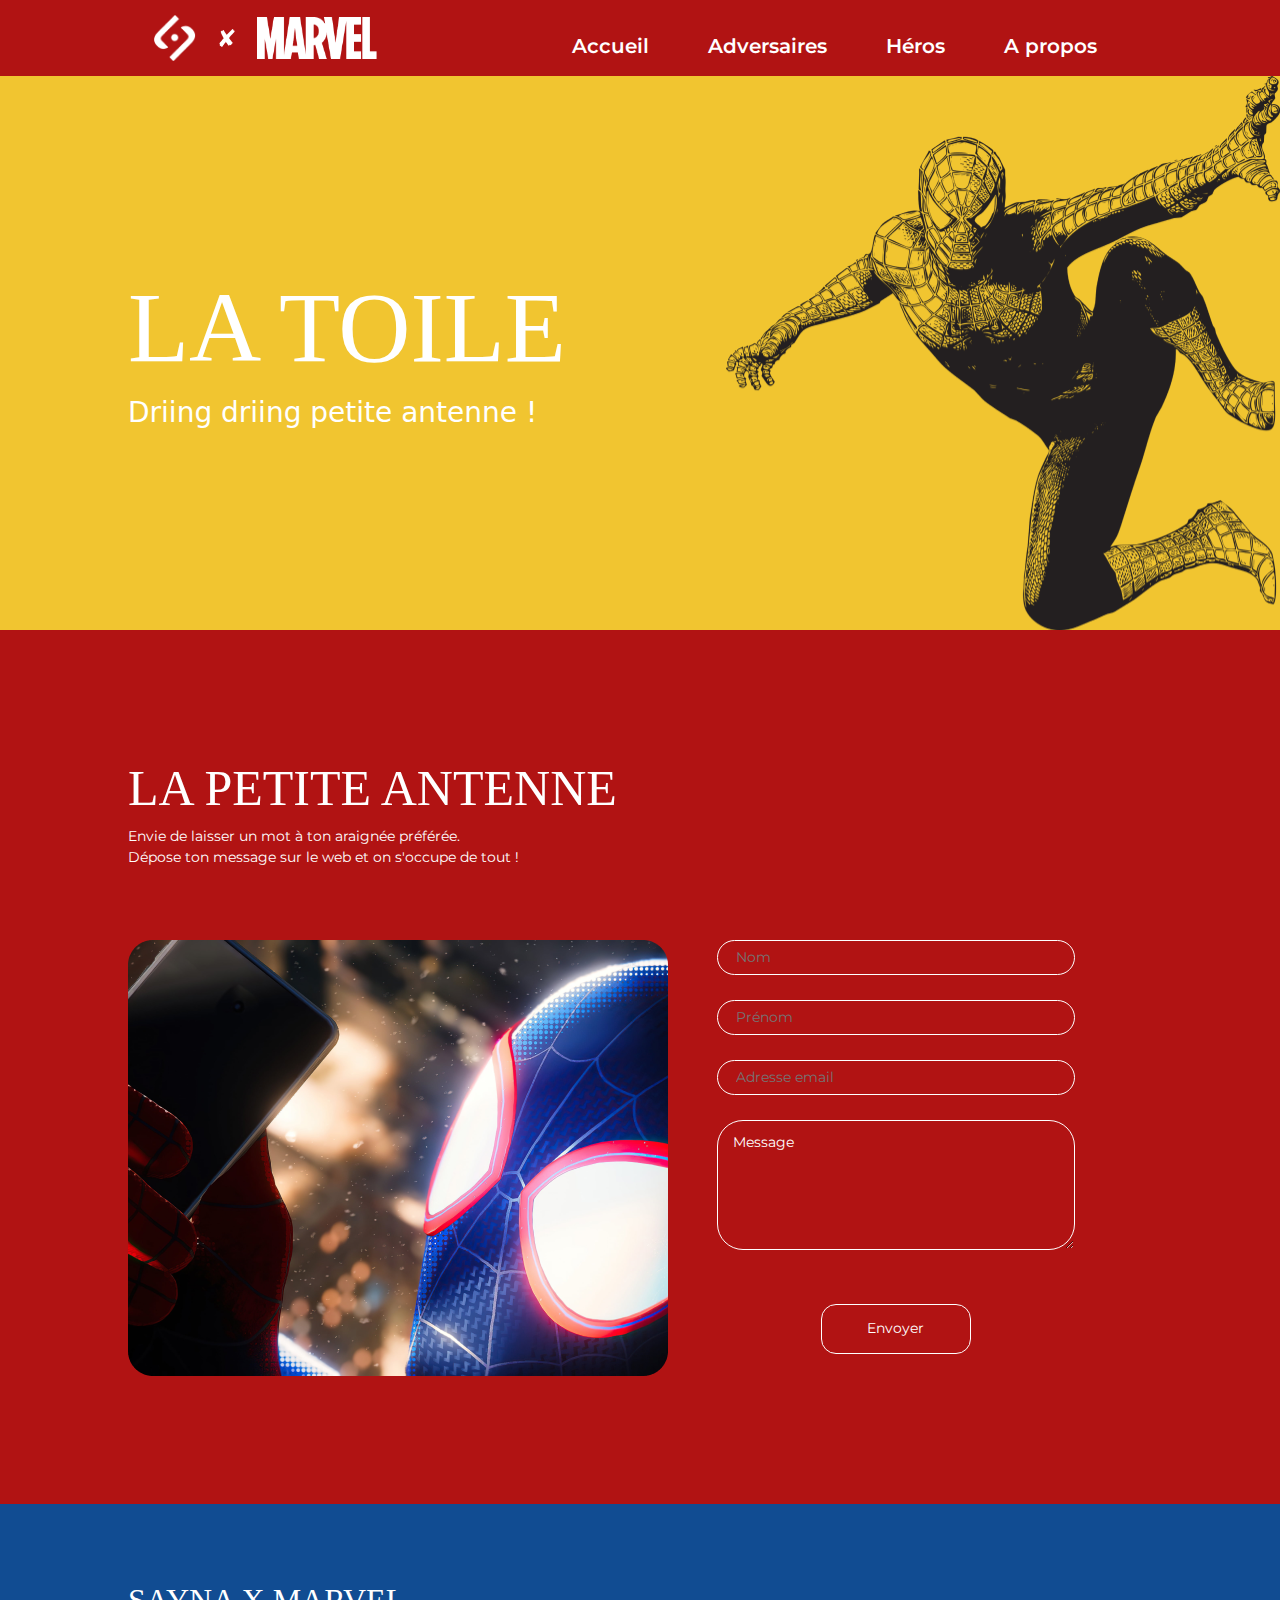
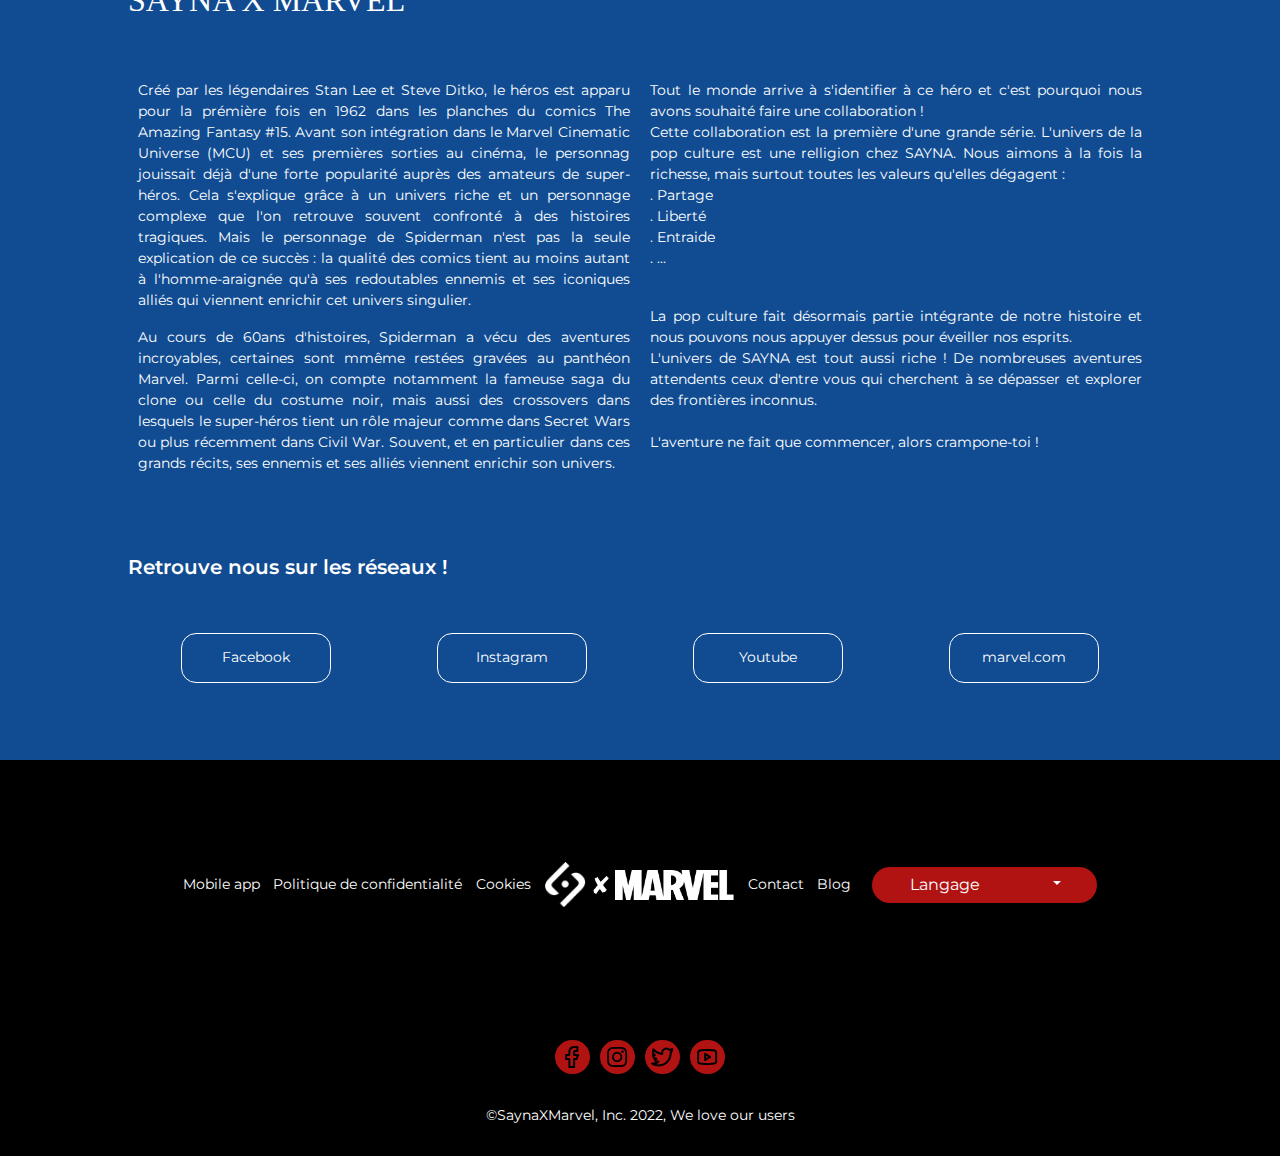
==== a-propos.html @ 1090f202 "comit after final" ====
<!DOCTYPE html>
<html lang="en">
<head>
    <meta charset="UTF-8">
    <title>A propos</title>
    <link rel="stylesheet" href="Assets/css/css/bootstrap.css">
    <link rel="stylesheet" href="Assets/css/css/font-awesome.css">
    <link rel="stylesheet" media="all and (max-device-width : 500px)" href="Assets/css/aproposmobil.css">
    <link rel="stylesheet" media="all and (min-device-width : 500px) and (max-device-width : 2800px)" href="Assets/css/apropos.css">
</head>
<body>
    <div class="header-mobile">

        <header>
            <div class="logo-marvel">
                <img src="Assets/Logo/logo1.png" class="logosayna" alt="">
                <img src="Assets/Logo/logo2.png" class="logox" alt="">
                <img src="Assets/Logo/logo3.png" class="logomarvel"alt="">
            </div>
            <nav>
                
                
                <a href="index.html">Accueil</a>
                <a href="adversaire.html">Adversaires</a>
                <a href="hero.html">Héros</a>
                <a href="a-propos.html">A propos</a>

                
            </nav>
            <div class="navmobil dropdown">
                <p data-toggle="dropdown">...</p>
                <div class="dropdown-menu" >
                    <a href="" class="dropdown-item">Accueil</a>
                    <a href="" class="dropdown-item">Adversaires</a>
                    <a href="" class="dropdown-item">Héros</a>
                    <a href="" class="dropdown-item">A propos</a>
                </div>
                    
                    
            </div>

            
        </header>
    
        
    </div>

    <div class="section1">
        <div class="section-content">
            <h1>LA TOILE</h1>
            <h3>Driing driing petite antenne !</h3>
        </div>
    </div>

    <div class="section2">
        <div class="panel-title">
            <h1>LA PETITE ANTENNE</h1>
            <span>Envie de laisser un mot à ton araignée préférée. <br> Dépose ton message sur le web et on s'occupe de tout !</span>
        </div>
        <div class="form-section2">
            <div class="img-form">
                <img src="Assets/Illustration/img34.png" alt="">
            </div>
            <div class="form-content">
                <form action="">
                    <div class="panel-input">
                        <input type="text" name="" placeholder="Nom" id="">
                        <input type="text" name="" placeholder="Prénom" id="">
                        <input type="text" name="" placeholder="Adresse email" id="">
                        <textarea name="" id=""> Message</textarea>
                    </div>
                    <div class="panel-btn">
                        <button class="button">Envoyer</button>
                    </div>
                </form>
            </div>
        </div>
    </div>


    <div class="section3">
        <div class="s3-panel-title">
            <h1>SAYNA X MARVEL</h1>
        </div>
        <div class="s3-panel-content">
            <div class="s3-content-txtl">
                <p>
                    Créé par les légendaires Stan Lee et Steve Ditko, le héros est apparu pour la prémière fois en 1962 dans les planches du comics The Amazing Fantasy #15. Avant son intégration dans le Marvel Cinematic Universe (MCU) et ses premières sorties au cinéma, le personnag jouissait déjà d'une forte popularité auprès des amateurs de super-héros. Cela s'explique grâce à un univers riche et un personnage complexe que l'on retrouve souvent confronté à des histoires tragiques. Mais le personnage de Spiderman n'est pas la seule explication de ce succès : la qualité des comics tient au moins autant à l'homme-araignée qu'à ses redoutables ennemis et ses iconiques alliés qui viennent enrichir cet univers singulier.
                </p>
                <p>
                    Au cours de 60ans d'histoires, Spiderman a vécu des aventures incroyables, certaines sont mmême restées gravées au panthéon Marvel. Parmi celle-ci, on compte notamment la fameuse saga du clone ou celle du costume noir, mais aussi des crossovers dans lesquels le super-héros tient un rôle majeur comme dans Secret Wars ou plus récemment dans Civil War. Souvent, et en particulier dans ces grands récits, ses ennemis et ses alliés viennent enrichir son univers.
                </p>
            </div>
            <div class="s3-content-txtr">
                <p>
                    Tout le monde arrive à s'identifier à ce héro et c'est pourquoi nous avons souhaité faire une collaboration ! <br>Cette collaboration est la première d'une grande série. L'univers de la pop culture est une relligion chez SAYNA. Nous aimons à la fois la richesse, mais surtout toutes les valeurs qu'elles dégagent : <br>. Partage <br>. Liberté <br>. Entraide <br>. ...
                </p>
                <p>
                    <br> La pop culture fait désormais partie intégrante de notre histoire et nous pouvons nous appuyer dessus pour éveiller nos esprits. <br>L'univers de SAYNA est tout aussi riche ! De nombreuses aventures attendents ceux d'entre vous qui cherchent à se dépasser et explorer des frontières inconnus. <br><br>L'aventure ne fait que commencer, alors crampone-toi !
                </p>
            </div>
        </div>
        <div class="s3-panel-rs">
            <div class="s3-rs-txt">
                Retrouve nous sur les réseaux !
            </div>
            <div class="s3-rs-content">
                <button class="button">
                    Facebook
                </button>
                <button class="button">
                    Instagram
                </button>
                <button class="button">
                    Youtube
                </button>
                <button class="button">
                    marvel.com
                </button>
            </div>
        </div>
    </div>


    <footer>
        <div class="nav-footer">
            <div class="footermobil">
                <div>Mobile app</div>
                <div>Politique de confidentialité</div>
                <div>Cookies</div>
                <div class="logo-marvel-footer">
                    <img src="Assets/Logo/logo1.png" width="16%" alt="">
                    <img src="Assets/Logo/logo2.png" style="margin: 0% 2%;" alt="">
                    <img src="Assets/Logo/logo3.png" width="46%" height="100%" alt="">
                </div>
                <div>Contact</div>
                <div>Blog</div>
            </div>
            <div class="btn-lang">
                <form action="">

                    <div class="btn-group">
                        <button class="btn lang">Langage</button>
                        <button class="btn dropdown-toggle dropdown-toggle-split lang"  data-toggle="dropdown" aria-expanded="false">
                            <span class="sr-only"></span>
                        </button>
                        <div class="dropdown-menu">
                            <a class="dropdown-item" href="#">français</a>
                        </div>
                    </div>

                </form>
            </div>
        </div>

        <div class="footerlogomobil">
            <div class="logo-marvel-footer">
                <img src="Assets/Logo/logo1.png" class="logosayna" alt="">
                <img src="Assets/Logo/logo2.png" class="logox" alt="">
                <img src="Assets/Logo/logo3.png" class="logomarvel"alt="">
            </div>
        </div>
        <div class="footer-logo-rs">
            <a href="">
                <img src="Assets/Logo/logof.png" alt="">
            </a>
            <a href="">
                <img src="Assets/Logo/logoi.png" alt="">
            </a>
            <a href="">
                <img src="Assets/Logo/logot.png" alt="">
            </a>
            <a href="">
                <img src="Assets/Logo/logoy.png" alt="">
            </a>
        </div>
        <div class="corpyright">
            ©SaynaXMarvel, Inc. 2022, We love our users
        </div>
    </footer>
</body>
</html>
---- Assets/css/aproposmobil.css ----
/* font initialize */
@font-face {
    font-family: "Farfromhome";
    src: url("../../Typo-FarFromHomecoming.woff2");
}
@font-face {
    font-family: "Montserrat";
    src: url("../../Montserrat-VariableFont_wght.ttf");
}
@font-face {
    font-family: "Montserrat-semibold";
    src: url("../../static/Montserrat-SemiBold.ttf");
}

/* begin header */



.header-mobile{
    background-color: #b11313;
    background-size: 100%;
    width: 100%;
    color: #fff;
    padding: 0% 8%;
}
.header-mobile .logosayna{
    width: 20%;
}
.header-mobile .logox{
    margin: 0% 3%;
    width: 10%;
}
.logomarvel{
    width: 60%;
    height: 70px;
}
header{
    width: 100%;
    display: flex;
    justify-content: space-between;
    padding: 2% 0%;
}
nav{
    display: none;
}
.menumobile{
    font-family: "Montserrat-semibold";
    font-size: 79px;
    margin-top: -33px;
}


/* end header */


/* begin section1 */
.section1{
    background-color: #f1c530;
    color: #fff;
    background-image: url("../Illustration/img5.png");
    transform: scaleX(-1);
    background-repeat: no-repeat;
}
.section-content{
    transform: scaleX(-1);
    padding: 8% 10%;
    padding-bottom: 40%;
}
.section-content h1{
    font-family: "Farfromhome";
    font-size: 75px;
}
.section-content h2{
    font-family: "Montserrat-semibold";
    font-size: 23px;
}
/* end section1 */


/* begin section2 */
.section2{
    background-color: #b11313;
    color: #fff;
    padding: 10%;
    font-family: "Montserrat";
    font-size: 25px;
    text-align: center;
}
.section2 .panel-title h1{
    font-family: "Farfromhome";
    font-size: 50px;
}
.section2 .panel-title span{
    font-family: "Montserrat";
    
}
.section2 .panel-title{
    margin-bottom: 7%;
}
.section2 .form-section2{
    display: flex;
    flex-direction: column;
    
}
.img-form img{
    width: 60%;
}
.img-form{
    margin-bottom: 15%;
}
.section2 .form-content{
    display: flex;
    flex-direction: column;
    align-items: center;
}
.section2 .form-content form{
    width: 70%;
}
.section2 .form-content .panel-input{
    display: flex;
    flex-direction: column;
    width: 100%;
}
.section2 .form-content .panel-input input[type="text"]{
    border: 2px solid #fff;
    color: #fff;
    background-color: rgba(0, 0, 0, 0);
    border-radius: 50px;
    width: 100%;
    height: 45px;
    padding-left: 5%;
    margin-bottom: 7%;
}

.section2 .form-content .panel-input textarea{
    border: 2px solid #fff;
    color: #fff;
    background-color: rgba(0, 0, 0, 0);
    border-radius: 26px;
    width: 100%;
    height: 200px;
    padding: 3%;
}
.section2 .form-content .panel-btn{
    display: flex;
    justify-content: center;
    margin-top: 15%;
}
.button{
    border: 1px solid #fff;
    color: #fff;
    background-color: rgba(0, 0, 0, 0);
    border-radius: 100px;
    width: 300px;
    height: 100px;
}

/* end section 2 */

/* begin section3 */
.section3{
    background-color: #114c92;
    color: #fff;
    /* font-family: "Montserrat"; */
    font-size: 20px;
    padding: 6% 10%;
}
.section3 .s3-panel-title h1{
    font-family: "Farfromhome";
    font-size: 50px;
    text-align: center;
}
.section3 .s3-panel-title{
    margin-bottom: 5%;
}
.section3 .s3-panel-content{
    display: flex;
    margin-bottom: 5%;
    flex-direction: column;
    justify-content: center;
    text-align: center;
}
.section3 .s3-panel-content>div{
    margin: 1%;
    text-align: center;
}

.s3-panel-rs .s3-rs-txt{
    display: none;
}
.s3-panel-rs .s3-rs-content{
    display: flex;
    flex-wrap: wrap;
    justify-content: center;
}
.s3-panel-rs .s3-rs-content .button{
    margin: 2% 0%;
}
/* end section3 */


/* begin footer*/
footer{
    background-color: #000;
    color: #fff;
    padding: 0% 10%;
    font-family: "Montserrat";
    font-size: 20px;
}
footer .nav-footer{
    display: flex;
    flex-direction: row;
    justify-content: space-between;
    align-items: center;
    padding: 5% 0%;
    
}
.footermobil{
    display: flex;
    flex-direction: column;
    justify-content: start;
    align-items: flex-start;
    padding: 5% 0%;
    margin-right: 2%;
}
footer .footermobil .logo-marvel-footer{
    display: none;
    align-items: center;
    justify-content: center;
    margin-right: -5%;
    margin-left: -5%;
}

footer .lang{
    border: none;
    background-color: #b11313;
    box-shadow: none;
    color: #fff;
    border-radius: 50px;
}

footer .btn-lang{
    width: 22%;
}
.btn-group{
    width: 100%;
}

footer .footer-logo-rs{
    display: flex;
    justify-content: center;
    margin: 3% 0%;
}

footer .footer-logo-rs a{
    background-color: #b11313;
    padding: 5px;
    border-radius: 50px;
    margin: 0% 2%;
    width: 75px;
    height: 75px;
    display: flex;
    align-items: center;
    justify-content: center;
}
footer .footer-logo-rs a img{
    width: 55%;
}

footer .corpyright{
    text-align: center;
    padding-bottom: 3%;
}
.footerlogomobil, .footerlogomobil .logo-marvel-footer{
    display: flex;
    justify-content: center;
    align-items: center;
}
.footerlogomobil{
    margin-bottom: 7%;
}
.footerlogomobil .logo-marvel-footer .logosayna{
    width: 125px;
}
.footerlogomobil .logo-marvel-footer .logox{
    margin: 0% 5%;
    width: 50px;
    
}
.footerlogomobil .logo-marvel-footer .logomarvel{
    width: 70%;
}
/* end footer */
---- Assets/css/apropos.css ----
body{
    margin: 0;
}

/* font initialize */
@font-face {
    font-family: "Farfromhome";
    src: url("../Typo-FarFromHomecoming.woff2");
}
@font-face {
    font-family: "Montserrat";
    src: url("../Montserrat-VariableFont_wght.ttf");
}
@font-face {
    font-family: "Montserrat-semibold";
    src: url("../static/Montserrat-SemiBold.ttf");
}


/* begin header css */
header{
    background-color: #b11313;
    display: flex;
    padding: 1.2% 12%;
    justify-content: space-between;
}

header a {
    color: #fff;
    text-decoration: none;
    font-family: "Montserrat-semibold";
    
    font-size: 20px;
}
header nav{
    width: 60%;
    display: flex;
    justify-content: space-around;
    align-items: flex-end;
}

header .logo-marvel{
    display: flex;
    align-items: center;
    width: 27%;
}
.logosayna{
    width: 16%;
}
.logox{
    margin: 0% 8%;
}
.logomarvel{
    width: 46%;
    height: 92%;
}

.navmobil{
    display: none;
}
/* end header css */

/* begin section1 */
.section1{
    background-color: #f1c530;
    color: #fff;
    background-image: url("../Illustration/img5.png");
    transform: scaleX(-1);
    background-repeat: no-repeat;
}
.section-content{
    transform: scaleX(-1);
    padding: 15% 10%;
}
.section-content h1{
    font-family: "Farfromhome";
    font-size: 100px;
}
.section-content h2{
    font-family: "Montserrat-semibold";
    font-size: 23px;
}
/* end section1 */

/* begin section2 */
.section2{
    background-color: #b11313;
    color: #fff;
    padding: 10%;
    font-family: "Montserrat";
    font-size: 14px;
}
.section2 .panel-title h1{
    font-family: "Farfromhome";
    font-size: 50px;
}
.section2 .panel-title{
    margin-bottom: 7%;
}
.section2 .form-section2{
    display: flex;
    flex-direction: row;
    
}
.img-form, .form-content{
    width: 50%;
}
.section2 .form-content{
    display: flex;
    flex-direction: column;
    align-items: center;
}
.section2 .form-content form{
    width: 70%;
}
.section2 .form-content .panel-input{
    display: flex;
    flex-direction: column;
    width: 100%;
}
.section2 .form-content .panel-input input[type="text"]{
    border: 1px solid #fff;
    color: #fff;
    background-color: rgba(0, 0, 0, 0);
    border-radius: 50px;
    width: 100%;
    height: 35px;
    padding-left: 5%;
    margin-bottom: 7%;
}

.section2 .form-content .panel-input textarea{
    border: 1px solid #fff;
    color: #fff;
    background-color: rgba(0, 0, 0, 0);
    border-radius: 26px;
    width: 100%;
    height: 130px;
    padding: 3%;
}
.section2 .form-content .panel-btn{
    display: flex;
    justify-content: center;
    margin-top: 15%;
}
.button{
    border: 1px solid #fff;
    color: #fff;
    background-color: rgba(0, 0, 0, 0);
    border-radius: 15px;
    width: 150px;
    height: 50px;
}

/* end section 2 */

/* begin section3 */
.section3{
    background-color: #114c92;
    color: #fff;
    font-family: "Montserrat";
    font-size: 14px;
    padding: 6% 10%;
}
.section3 .s3-panel-title h1{
    font-family: "Farfromhome";
    font-size: 32px;
}
.section3 .s3-panel-title{
    margin-bottom: 5%;
}
.section3 .s3-panel-content{
    display: flex;
    margin-bottom: 5%;
}
.section3 .s3-panel-content>div{
    margin: 1%;
    width: 50%;
}
.section3 .s3-panel-content>div p{
    text-align: justify;
}
.s3-panel-rs .s3-rs-txt{
    margin-bottom: 5%;
    font-family: "Montserrat-semibold";
    font-size: 20px;
}
.s3-panel-rs .s3-rs-content{
    display: flex;
    justify-content: space-around;
}
/* end section3 */

/* begin footer*/
footer{
    background-color: #000;
    color: #fff;
    padding: 0% 10%;
    font-family: "Montserrat";
    font-size: 14px;
}
footer .nav-footer{
    display: flex;
    justify-content: center;
    align-items: center;
    padding: 5% 0%;
    
}
.footermobil{
    display: flex;
    justify-content: space-between;
    align-items: center;
    padding: 5% 0%;
    margin-right: 2%;
}
footer .logo-marvel-footer{
    display: flex;
    align-items: center;
    justify-content: center;
    margin-right: -5%;
    margin-left: -5%;
}

footer .lang{
    border: none;
    background-color: #b11313;
    box-shadow: none;
    color: #fff;
    border-radius: 50px;
}

footer .btn-lang{
    width: 22%;
}
.btn-group{
    width: 100%;
}

footer .footer-logo-rs{
    display: flex;
    justify-content: center;
    margin: 3% 0%;
}

footer .footer-logo-rs a{
    background-color: #b11313;
    padding: 5px;
    border-radius: 50px;
    margin: 0% 0.5%;
}

footer .corpyright{
    text-align: center;
    padding-bottom: 3%;
}
.footerlogomobil{
    display: none;
}
/* end footer */
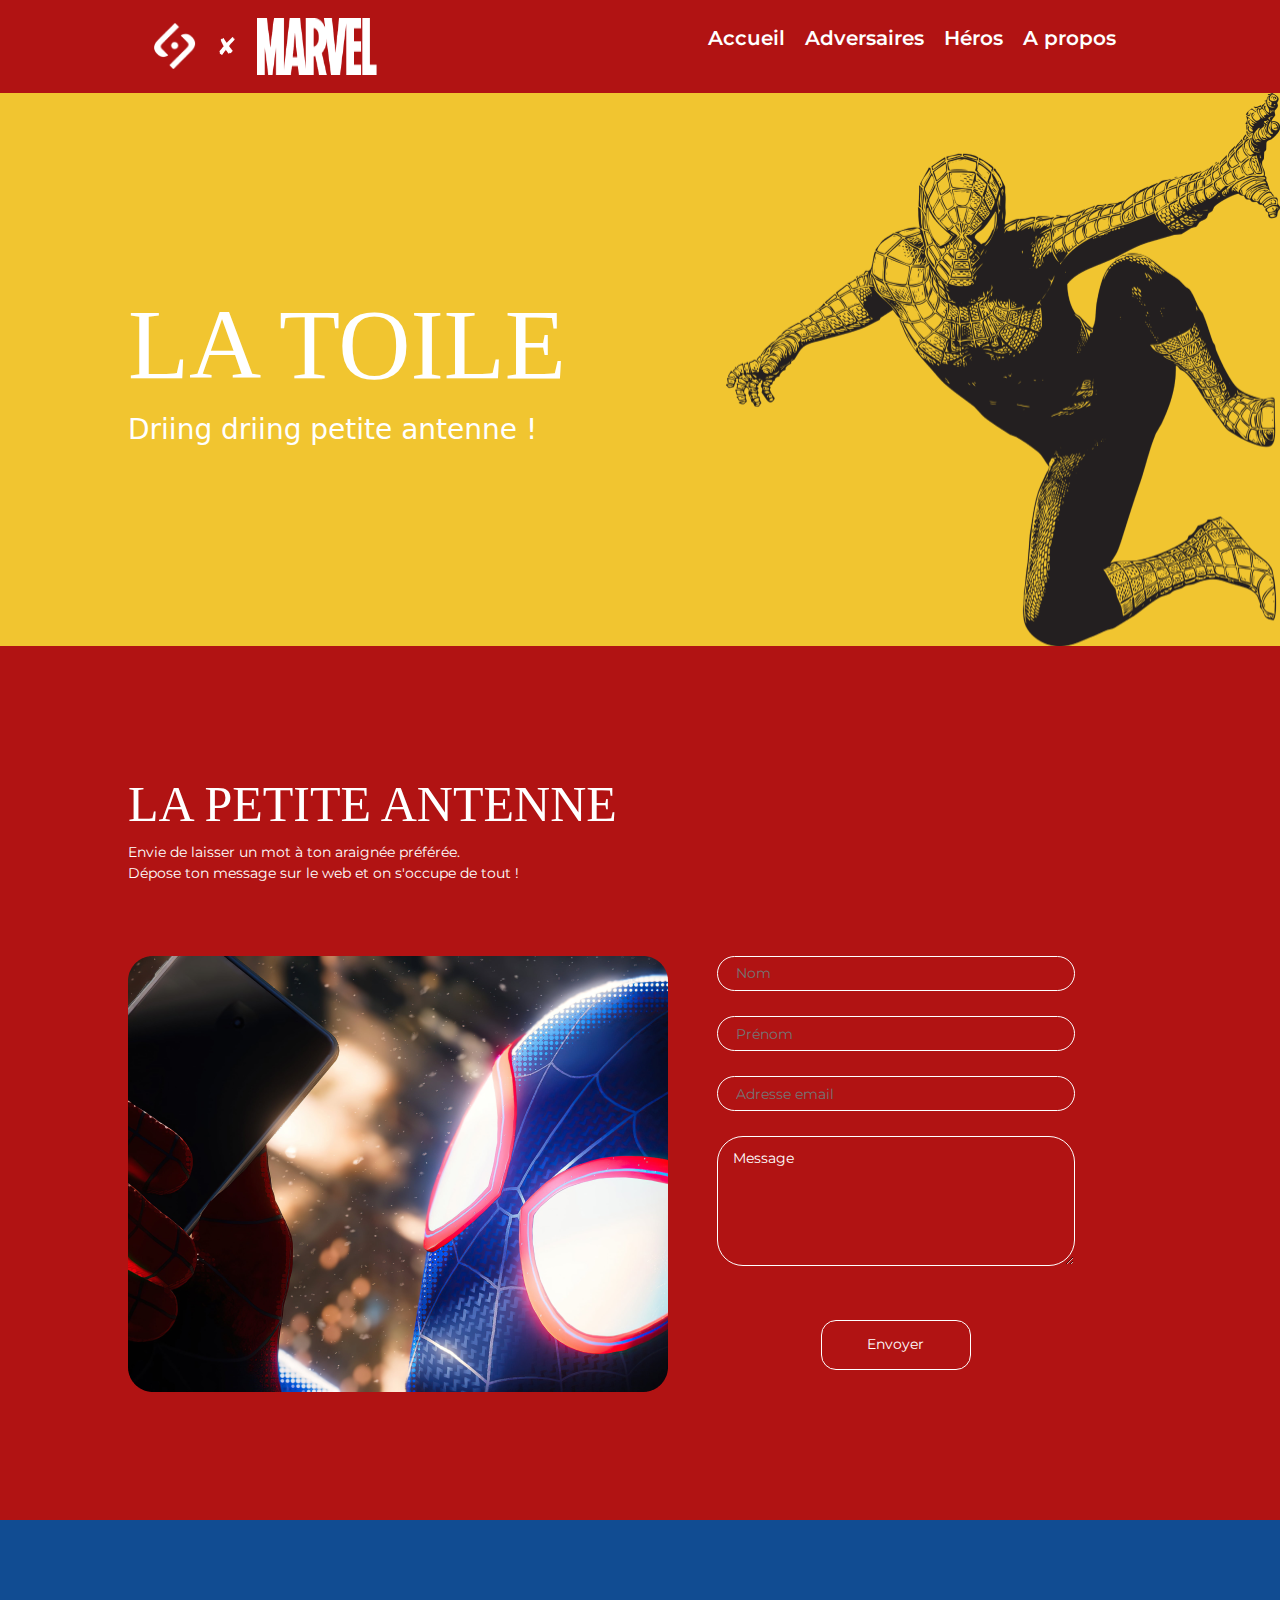
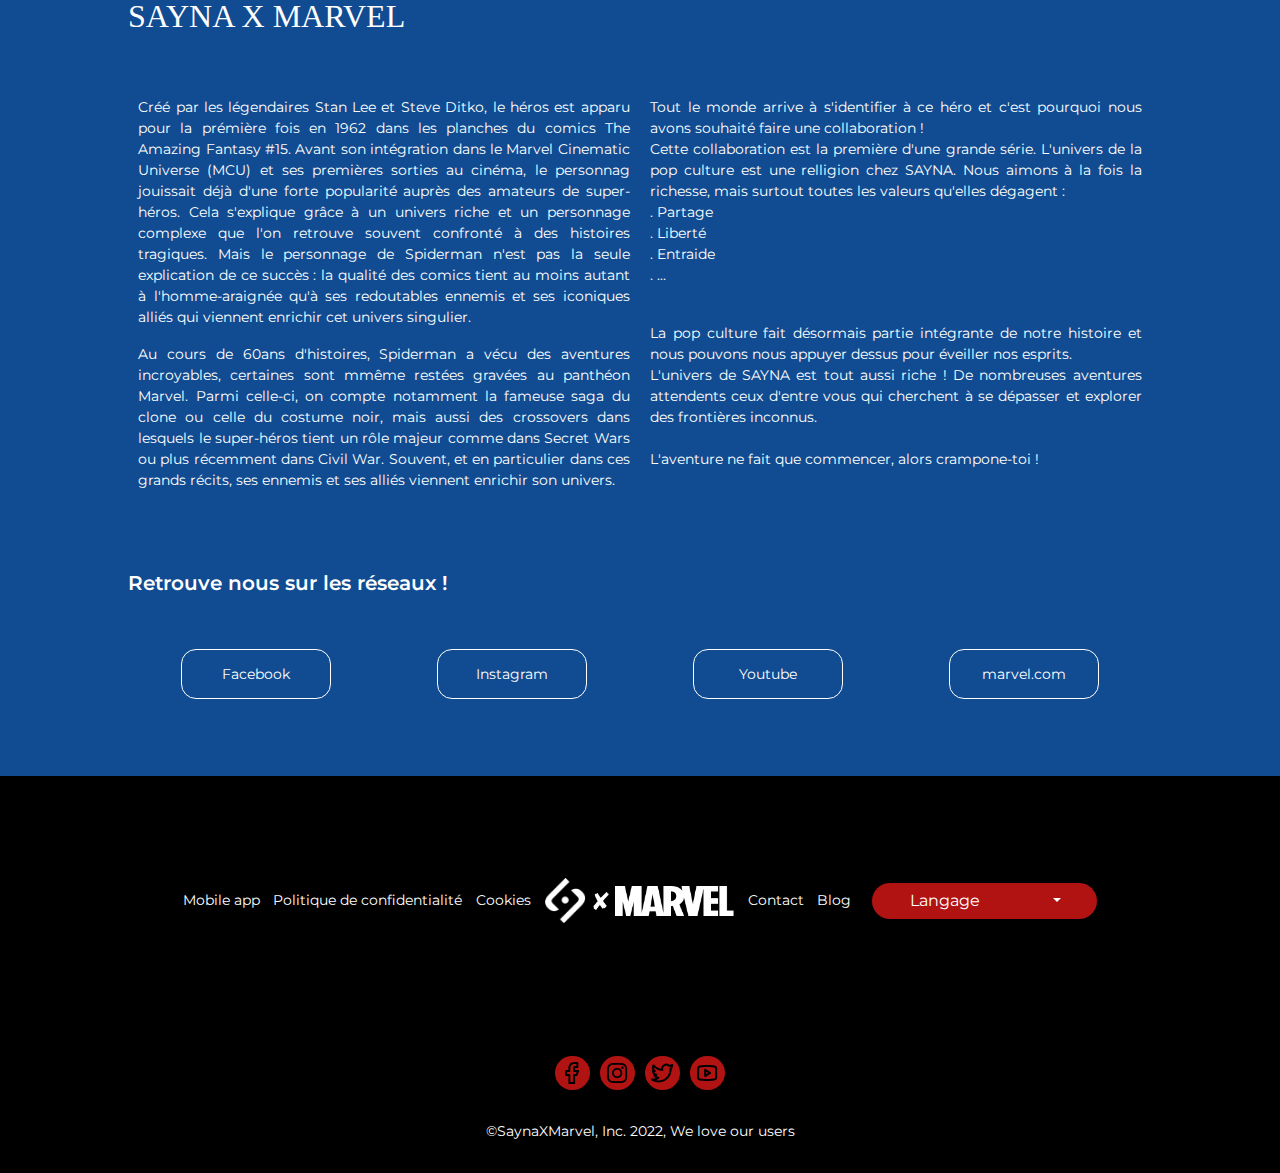
==== commit 23ce4169: "comit final" ====
--- a/a-propos.html
+++ b/a-propos.html
@@ -17,28 +17,25 @@
                 <img src="Assets/Logo/logo2.png" class="logox" alt="">
                 <img src="Assets/Logo/logo3.png" class="logomarvel"alt="">
             </div>
-            <nav>
-                
-                
-                <a href="index.html">Accueil</a>
-                <a href="adversaire.html">Adversaires</a>
-                <a href="hero.html">Héros</a>
-                <a href="a-propos.html">A propos</a>
-
-                
+            <nav class="navbar dark-mode" role="navigation"> 
+                <ul class="navbar__links">
+                  <li class="navbar__link first"><a href="index.html">Accueil</a></li>
+                  <li class="navbar__link second"><a href="adversaire.html">Adversaires</a></li>
+                  <li class="navbar__link third"><a href="hero.html">Héros</a></li>
+                  <li class="navbar__link four"><a href="a-propos.html">A propos</a></li>
+                </ul>   
+                <button class="burger">
+                  <span class="bar"></span>  
+                </button>   
             </nav>
-            <div class="navmobil dropdown">
-                <p data-toggle="dropdown">...</p>
-                <div class="dropdown-menu" >
-                    <a href="" class="dropdown-item">Accueil</a>
-                    <a href="" class="dropdown-item">Adversaires</a>
-                    <a href="" class="dropdown-item">Héros</a>
-                    <a href="" class="dropdown-item">A propos</a>
-                </div>
-                    
-                    
-            </div>
-
+            <script>function toggleMenu () {  
+                const navbar = document.querySelector('.navbar');
+                const burger = document.querySelector('.burger');
+                burger.addEventListener('click', (e) => {    
+                  navbar.classList.toggle('show-nav');
+                });    
+              }
+              toggleMenu();</script>
             
         </header>
     
--- a/Assets/css/aproposmobil.css
+++ b/Assets/css/aproposmobil.css
@@ -50,6 +50,121 @@
     margin-top: -33px;
 }
 
+
+
+
+
+.light-mode {
+    --navbar-color: #222;
+    --navbar-bg-color: #F0F0F0;  
+  }
+  .dark-mode {
+    --navbar-color: #FFF;
+    --navbar-bg-color: #000;  
+  }
+  ul {
+    list-style:none;
+  }
+  .navbar{
+      z-index: 10;
+  }
+  .navbar__links { 
+    display:flex;  
+  }
+  .navbar__link { 
+    padding:0 10px;
+  }
+  .navbar__link > a { 
+    color:var(--navbar-color);
+    text-decoration:none;
+  }
+  .burger {
+    display:none;
+  }
+  .navbar__links { 
+    overflow:hidden;
+    display:flex;
+    flex-direction:column;
+    width:0; 
+    padding-left: 0%;
+    position:absolute;
+    top:65px;
+    right:-43px;     
+    background:var(--navbar-bg-color);     
+    transform: translateX(110%);
+    transition: all .5s ease-in-out;
+  }
+
+  .show-nav .navbar__links { 
+    right: -78px;
+    width:100vw;    
+    transform: translateX(0);
+  } 
+  .navbar__link {    
+    transform: translateX(101%);
+    transition: all .5s ease-in-out;
+  }
+  
+  .show-nav .navbar__link  {        
+    transform: translateX(0);    
+  }   
+  .navbar__link > a {
+    display:block;
+    padding:1rem;
+    font-size:1.6rem;
+    color:var(--navbar-color);  
+    transition: all .4s ease-in-out;
+  }
+  .navbar__link > a:hover {
+    padding-left:2rem;
+    letter-spacing:5px;
+  }
+  
+  /* Toggle menu */
+  .burger {
+    display:block;
+    position:relative;
+    padding:0;
+    width:45px;
+    height:45px;
+    border:none;
+    background:transparent;
+    cursor:pointer;
+  }
+  .bar {
+    display:block;    
+    width:45px;
+    height:4px;  
+    border-radius:3px;
+    background:var(--navbar-color); 
+    transition: all .5s ease-in-out;   
+  }
+  .bar::before, .bar::after {
+    content:"";
+    width:45px;
+    height:4px;
+    position:absolute; 
+    left:0;  
+    background:var(--navbar-color); 
+    border-radius:3px;    
+    transition: all .5s ease-in-out;
+  }
+  .bar::before {
+    transform:translateY(-12px)
+  }
+  .bar::after {
+    transform:translateY(12px)
+  }
+  .show-nav .bar {
+    width:0;
+    background:transparent;    
+  }
+  .show-nav .bar::before {
+    transform:rotate(45deg);
+  }
+  .show-nav .bar::after {
+    transform:rotate(-45deg);
+  }
 
 /* end header */
 
--- a/Assets/css/apropos.css
+++ b/Assets/css/apropos.css
@@ -58,6 +58,39 @@
 .navmobil{
     display: none;
 }
+
+
+
+
+
+.light-mode {
+    --navbar-color: #222;
+    --navbar-bg-color: #F0F0F0;  
+  }
+  .dark-mode {
+    --navbar-color: #FFF;
+    --navbar-bg-color: #000;  
+  }
+  ul {
+    list-style:none;
+  }
+  .navbar{
+      justify-content: flex-end;
+  }
+  .navbar__links { 
+    display:flex;  
+  }
+  .navbar__link { 
+    padding:0 10px;
+  }
+  .navbar__link > a { 
+    color:var(--navbar-color);
+    text-decoration:none;
+  }
+  .burger {
+    display:none;
+  }
+  
 /* end header css */
 
 /* begin section1 */
